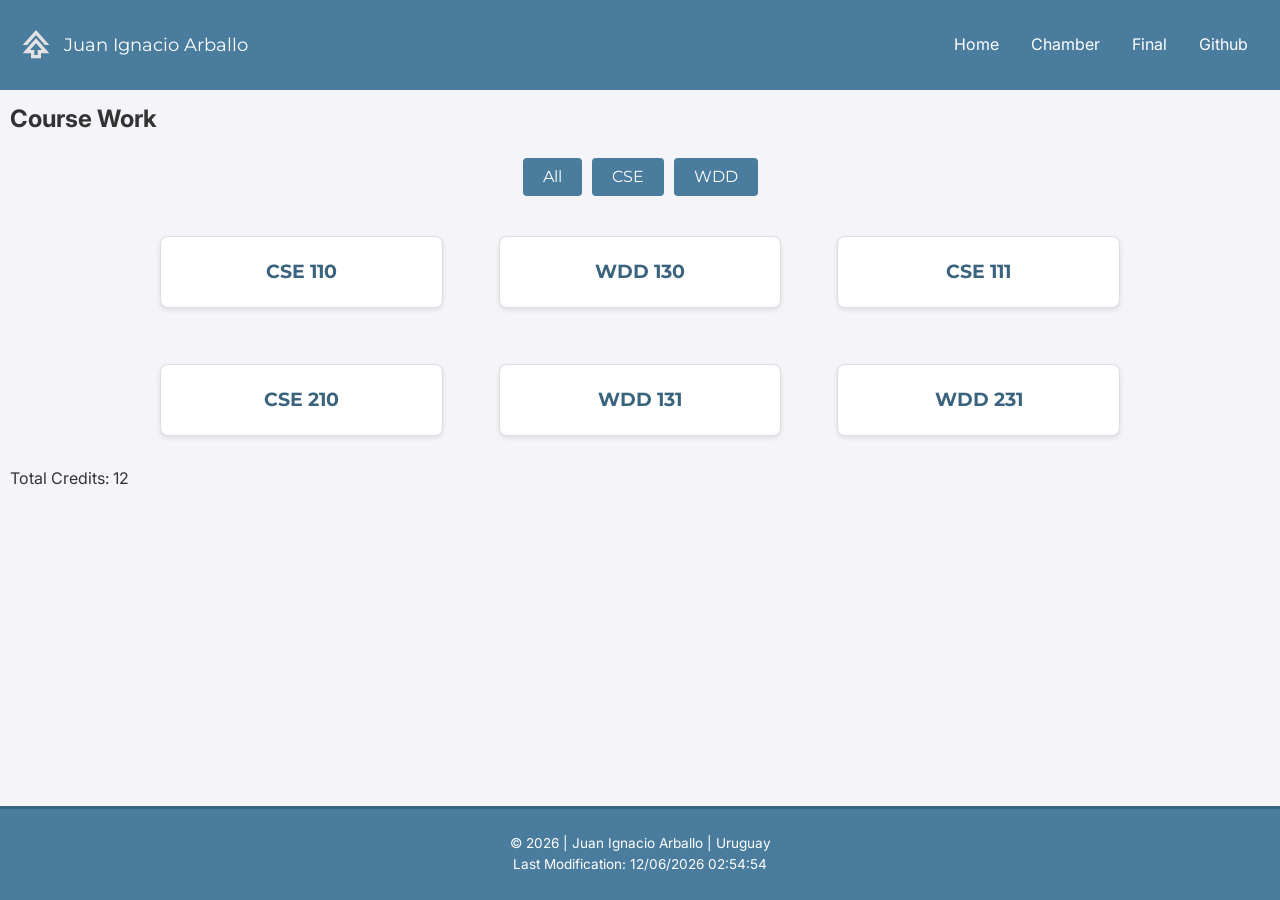
==== index.html @ 4ea80cb6 "details from week 1 and week 2" ====
<!DOCTYPE html>
<html lang="en">
<head>
    <meta charset="UTF-8">
    <meta name="viewport" content="width=device-width, initial-scale=1.0">
    <meta name="author" content="Juan Ignacio Arballo">
    <meta name="description" content="WDD 231 Course Portal for Juan Ignacio Arballo. A hub for web development assignments, certificate progress, and software development projects.">

    <meta property="og:title" content="Juan Ignacio Arballo - WDD 231 Web Portal">
    <meta property="og:description" content="Assignment portal for WDD 231: Web Frontend Development. Check out my latest projects and coding progress.">
    <meta property="og:image" content="https://github.com/juanignacioA/wdd231/images/logo.svg">
    <meta property="og:url" content="https://github.com/juanignacioA/wdd231">
    
    <title>Software Development Portfolio</title>
    <link rel="icon" href="images/favicon.ico" type="image/logo">
    <link rel="stylesheet" href="styles/normalize.css">
    <link rel="stylesheet" href="styles/base.css">
    <link rel="stylesheet" href="styles/large.css">
    <link rel="preconnect" href="https://fonts.googleapis.com">
    <link rel="preconnect" href="https://fonts.gstatic.com" crossorigin>
    <link href="https://fonts.googleapis.com/css2?family=Inter:wght@400;700&family=Montserrat:wght@700&display=swap" rel="stylesheet">
    <script src="scripts/main.js" defer></script>
</head>
<body>

    <header>
        <div class="logo-area">
            <img src="images/logo.svg" alt="Logo" width="40" height="40">
            <span class="logo-text">Juan Ignacio Arballo</span>
        </div>

        <nav id="nav-menu">
            <a href="index.html">Home</a>
            <a href="#">Chamber</a>
            <a href="#">Final</a>
            <a href="https://github.com/juanignacioA/wdd231">Github</a>
        </nav>

        <button id="nav-button" class="hamburger-btn" aria-label="Toggle navigation"></button>
    </header>
    <main>
        <section class="course-work">
            <h2>Course Work</h2>
            <div class="filters">
                <button id="all">All</button>
                <button id="cse">CSE</button>
                <button id="wdd">WDD</button>
            </div>
            <div id="course-list"></div>
            <p id="total-credits"></p>
        </section>
    </main>

    <footer>
        <p>&copy; <span id="currentyear"></span> | Juan Ignacio Arballo | Uruguay</p>
        <p id="lastModified"></p>
    </footer>

</body>
</html>
---- styles/base.css ----
:root {
    --primary-blue: #4a7c9d; 
    --primary-blue-dark: #3a637e;
    --accent-gray: #f4f4f9;
    --text-color: #333333;
    --body-font: 'Inter', sans-serif;
    --heading-font: 'Montserrat', sans-serif;
    --spacing: 1rem;
    --card-bg: #ffffff;
    --completed-bg: #ffe082; 
    --border-color: #dddddd;
    --shadow: rgba(0, 0, 0, 0.1);
}

* {
    box-sizing: border-box;
    margin: 0;
    padding: 0;
}

body {
    display: flex;
    flex-direction: column;
    min-height: 100vh; 
    font-family: var(--body-font);
    color: var(--text-color);
    line-height: 1.6;
    background-color: var(--accent-gray);
}

header {
    display: flex;
    justify-content: space-between;
    align-items: center;
    padding: var(--spacing);
    background-color: var(--primary-blue);
    color: white;
    position: relative;
    min-width: 240px;
}

.course-work h2{
    margin: 10px;
}

.logo-area {
    display: flex;
    align-items: center;
    gap: 0.5rem;
}

.logo-text {
    font-family: var(--heading-font);
    font-size: 1.1rem;
}

nav {
    display: none; 
    flex-direction: column;
    position: absolute;
    top: 100%;
    left: 0;
    width: 100%;
    background-color: var(--primary-blue-dark);
    z-index: 10;
}

nav.open { display: flex; }

nav a {
    color: white;
    text-decoration: none;
    padding: 1rem;
    border-bottom: 1px dotted rgba(255,255,255,0.2);
}

.hamburger-btn {
    background: none;
    border: none;
    color: white; 
    cursor: pointer;
    font-family: serif; 
    padding: 0.5rem;
}

.hamburger-btn::before {
    display: inline-block;
    content: "\2630"; 
    font-size: 2.5rem;
    width: 2.5rem;
    text-align: center;
}

.hamburger-btn.open::before {
    content: "\00D7";
}

.hamburger-btn {
    display: block; 
}

.filters {
    display: flex;
    justify-content: center;
    gap: 10px;
    margin: 20px 0;
}

.filters button {
    padding: 10px 20px;
    background-color: var(--primary-blue);
    color: white;
    border: none;
    border-radius: 4px;
    cursor: pointer;
    font-family: var(--heading-font);
    transition: background 0.3s ease;
}

.filters button:hover {
    background-color: var(--primary-blue-dark);
}


#course-list {
    display: grid;
    grid-template-columns: repeat(auto-fit, minmax(250px, 1fr));
    gap: var(--spacing);
    max-width: 1000px;
    margin: 0 auto;
}

.course-card {
    background-color: var(--card-bg);
    border: 1px solid var(--border-color);
    border-radius: 8px;
    padding: 20px;
    margin: 20px;
    text-align: center;
    box-shadow: 0 2px 5px var(--shadow);
    transition: transform 0.2s ease;
}

.course-card:hover {
    transform: translateY(-3px);
}

.course-card.completed {
    background-color: var(--completed-bg);
    border-color: var(--primary-blue-dark);
}

.course-card h3 {
    font-family: var(--heading-font);
    color: var(--primary-blue-dark);
}

#total-credits{
    margin: 10px;    
}

footer {
    padding: 1.5rem;
    background-color: var(--primary-blue);
    color: white;
    text-align: center;
    font-size: 0.85rem; 
    border-top: 3px solid var(--primary-blue-dark);
    margin-top: auto;
    min-width: 240px;
}


@media (min-width: 768px) {
    .hamburger-btn { display: none; }

    nav {
        display: flex;
        flex-direction: row;
        position: static;
        width: auto;
        background: none;
    }

    nav a { border-bottom: none; }
    
    #course-list {
        grid-template-columns: repeat(3, 1fr);
    }
}
---- styles/large.css ----
@media (min-width: 768px) {
    .hamburger-btn {
        display: none; 
    }

    nav {
        display: flex;
        flex-direction: row;
        position: static;
        width: auto;
        background: none;
    }

    nav a {
        border-bottom: none;
    }
}
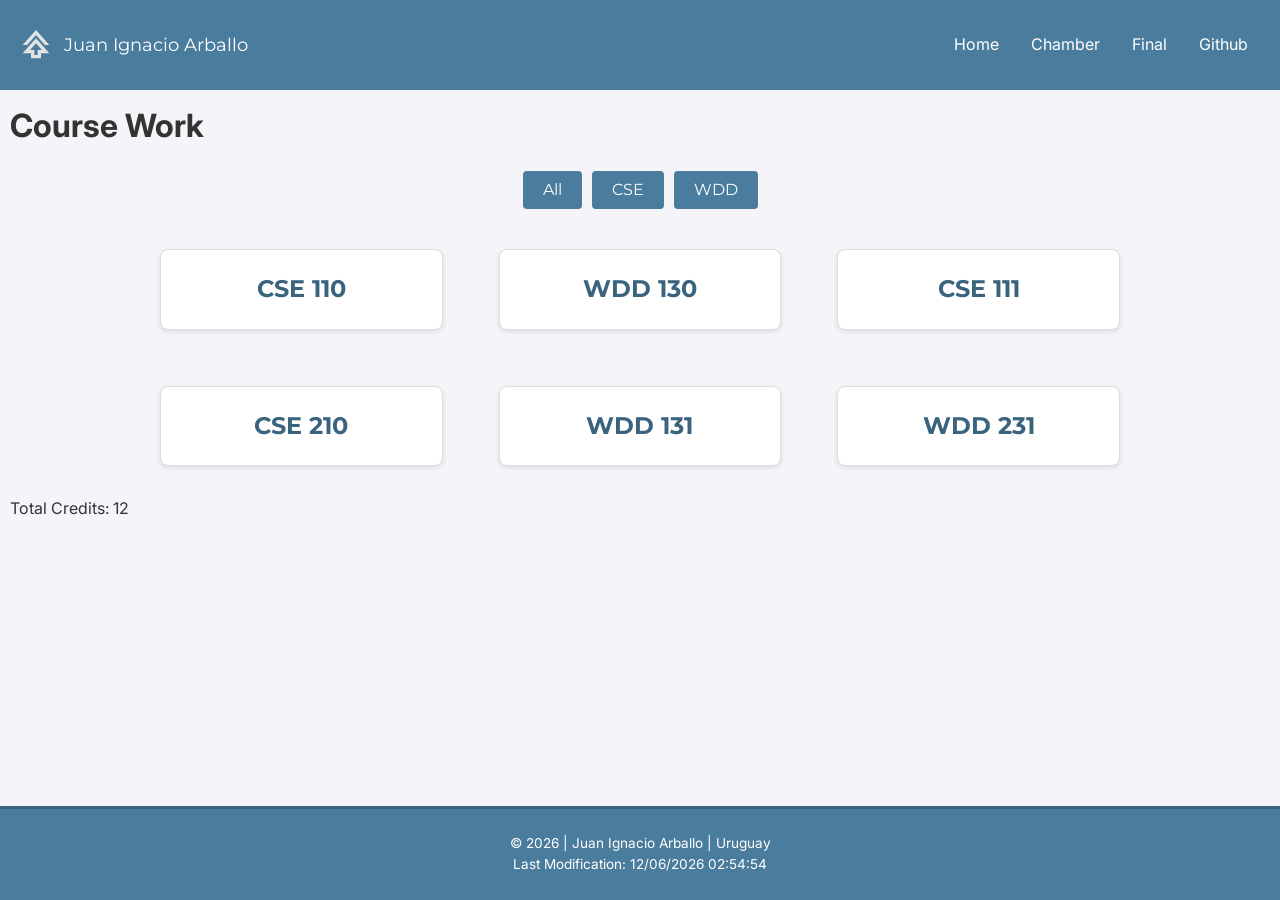
==== commit 95572b14: "details 0.1" ====
--- a/index.html
+++ b/index.html
@@ -40,13 +40,13 @@
     </header>
     <main>
         <section class="course-work">
-            <h2>Course Work</h2>
+            <h1>Course Work</h1>
             <div class="filters">
                 <button id="all">All</button>
                 <button id="cse">CSE</button>
                 <button id="wdd">WDD</button>
             </div>
-            <div id="course-list"></div>
+            <section id="course-list"></section>
             <p id="total-credits"></p>
         </section>
     </main>
--- a/styles/base.css
+++ b/styles/base.css
@@ -39,7 +39,7 @@
     min-width: 240px;
 }
 
-.course-work h2{
+.course-work h1{
     margin: 10px;
 }
 
@@ -81,6 +81,7 @@
     cursor: pointer;
     font-family: serif; 
     padding: 0.5rem;
+    display: block; 
 }
 
 .hamburger-btn::before {
@@ -95,9 +96,6 @@
     content: "\00D7";
 }
 
-.hamburger-btn {
-    display: block; 
-}
 
 .filters {
     display: flex;
@@ -150,7 +148,7 @@
     border-color: var(--primary-blue-dark);
 }
 
-.course-card h3 {
+.course-card h2 {
     font-family: var(--heading-font);
     color: var(--primary-blue-dark);
 }
@@ -171,20 +169,3 @@
 }
 
 
-@media (min-width: 768px) {
-    .hamburger-btn { display: none; }
-
-    nav {
-        display: flex;
-        flex-direction: row;
-        position: static;
-        width: auto;
-        background: none;
-    }
-
-    nav a { border-bottom: none; }
-    
-    #course-list {
-        grid-template-columns: repeat(3, 1fr);
-    }
-}
--- a/styles/large.css
+++ b/styles/large.css
@@ -1,7 +1,5 @@
 @media (min-width: 768px) {
-    .hamburger-btn {
-        display: none; 
-    }
+    .hamburger-btn { display: none; }
 
     nav {
         display: flex;
@@ -11,7 +9,12 @@
         background: none;
     }
 
-    nav a {
-        border-bottom: none;
+    nav a { 
+        border-bottom: none; 
+    
     }
-}
+    
+    #course-list {
+        grid-template-columns: repeat(3, 1fr);
+    }
+}
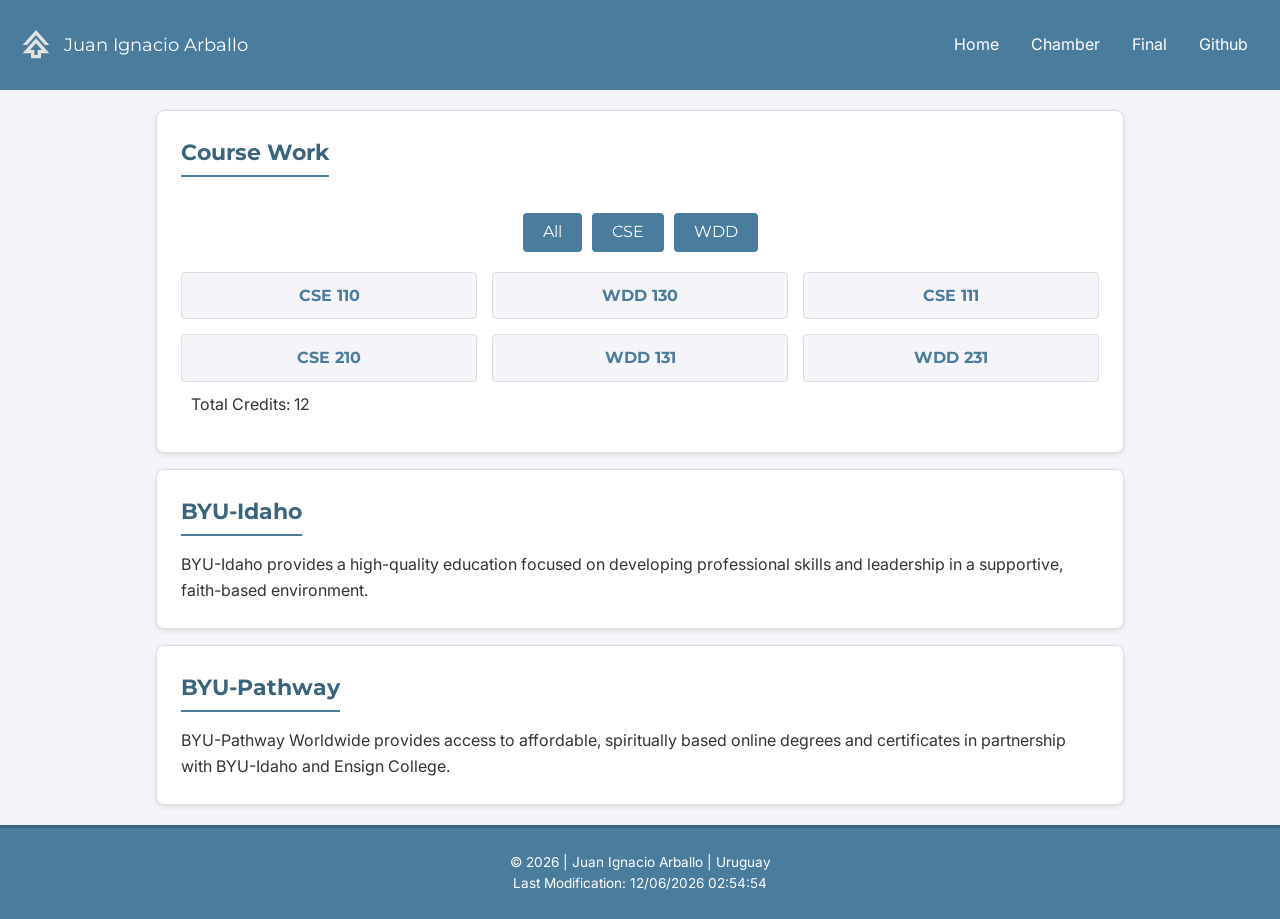
==== commit 16afff5a: "details 0.3" ====
--- a/index.html
+++ b/index.html
@@ -38,18 +38,28 @@
 
         <button id="nav-button" class="hamburger-btn" aria-label="Toggle navigation"></button>
     </header>
-    <main>
-        <section class="course-work">
-            <h1>Course Work</h1>
-            <div class="filters">
-                <button id="all">All</button>
-                <button id="cse">CSE</button>
-                <button id="wdd">WDD</button>
-            </div>
-            <section id="course-list"></section>
-            <p id="total-credits"></p>
-        </section>
-    </main>
+<main>
+    <section class="card-section">
+        <h2>Course Work</h2>
+        <div class="filters">
+            <button id="all">All</button>
+            <button id="cse">CSE</button>
+            <button id="wdd">WDD</button>
+        </div>
+        <div id="course-list"></div>
+        <p id="total-credits"></p>
+    </section>
+
+    <section class="card-section">
+        <h2>BYU-Idaho</h2>
+        <p>BYU-Idaho provides a high-quality education focused on developing professional skills and leadership in a supportive, faith-based environment.</p>
+    </section>
+
+    <section class="card-section">
+        <h2>BYU-Pathway</h2>
+        <p>BYU-Pathway Worldwide provides access to affordable, spiritually based online degrees and certificates in partnership with BYU-Idaho and Ensign College.</p>
+    </section>
+</main>
 
     <footer>
         <p>&copy; <span id="currentyear"></span> | Juan Ignacio Arballo | Uruguay</p>
--- a/styles/base.css
+++ b/styles/base.css
@@ -119,38 +119,68 @@
     background-color: var(--primary-blue-dark);
 }
 
-
-#course-list {
-    display: grid;
-    grid-template-columns: repeat(auto-fit, minmax(250px, 1fr));
+main {
+    display: flex;
+    flex-direction: column;
     gap: var(--spacing);
     max-width: 1000px;
-    margin: 0 auto;
-}
-
-.course-card {
+    margin: 20px auto;
+    padding: 0 var(--spacing);
+}
+
+.card-section {
     background-color: var(--card-bg);
     border: 1px solid var(--border-color);
     border-radius: 8px;
-    padding: 20px;
-    margin: 20px;
+    padding: 1.5rem;
+    box-shadow: 0 2px 5px var(--shadow);
+}
+
+.card-section h2 {
+    margin: 0 0 1rem 0;
+    font-family: var(--heading-font);
+    color: var(--primary-blue-dark);
+    font-size: 1.4rem;
+    border-bottom: 2px solid var(--primary-blue);
+    display: inline-block;
+    padding-bottom: 5px;
+}
+
+#course-list {
+    display: grid;
+    grid-template-columns: repeat(auto-fit, minmax(150px, 1fr));
+    gap: 15px;
+    margin-top: 1rem;
+}
+
+.course-card {
+    background-color: var(--accent-gray);
+    border: 1px solid var(--border-color);
+    padding: 10px;
     text-align: center;
-    box-shadow: 0 2px 5px var(--shadow);
-    transition: transform 0.2s ease;
+    border-radius: 4px;
+    transition: transform 0.3s ease, box-shadow 0.3s ease;
 }
 
 .course-card:hover {
-    transform: translateY(-3px);
-}
+    transform: translateY(-5px);
+    box-shadow: 0 4px 8px rgba(0, 0, 0, 0.2);
+    border-color: var(--primary-blue);
+    cursor: pointer;
+}
+
+.course-card h2 {
+    margin: 0;
+    font-size: 1rem;
+    border: none;
+    color: var(--primary-blue);
+    padding: 0;
+}
+
+
 
 .course-card.completed {
     background-color: var(--completed-bg);
-    border-color: var(--primary-blue-dark);
-}
-
-.course-card h2 {
-    font-family: var(--heading-font);
-    color: var(--primary-blue-dark);
 }
 
 #total-credits{
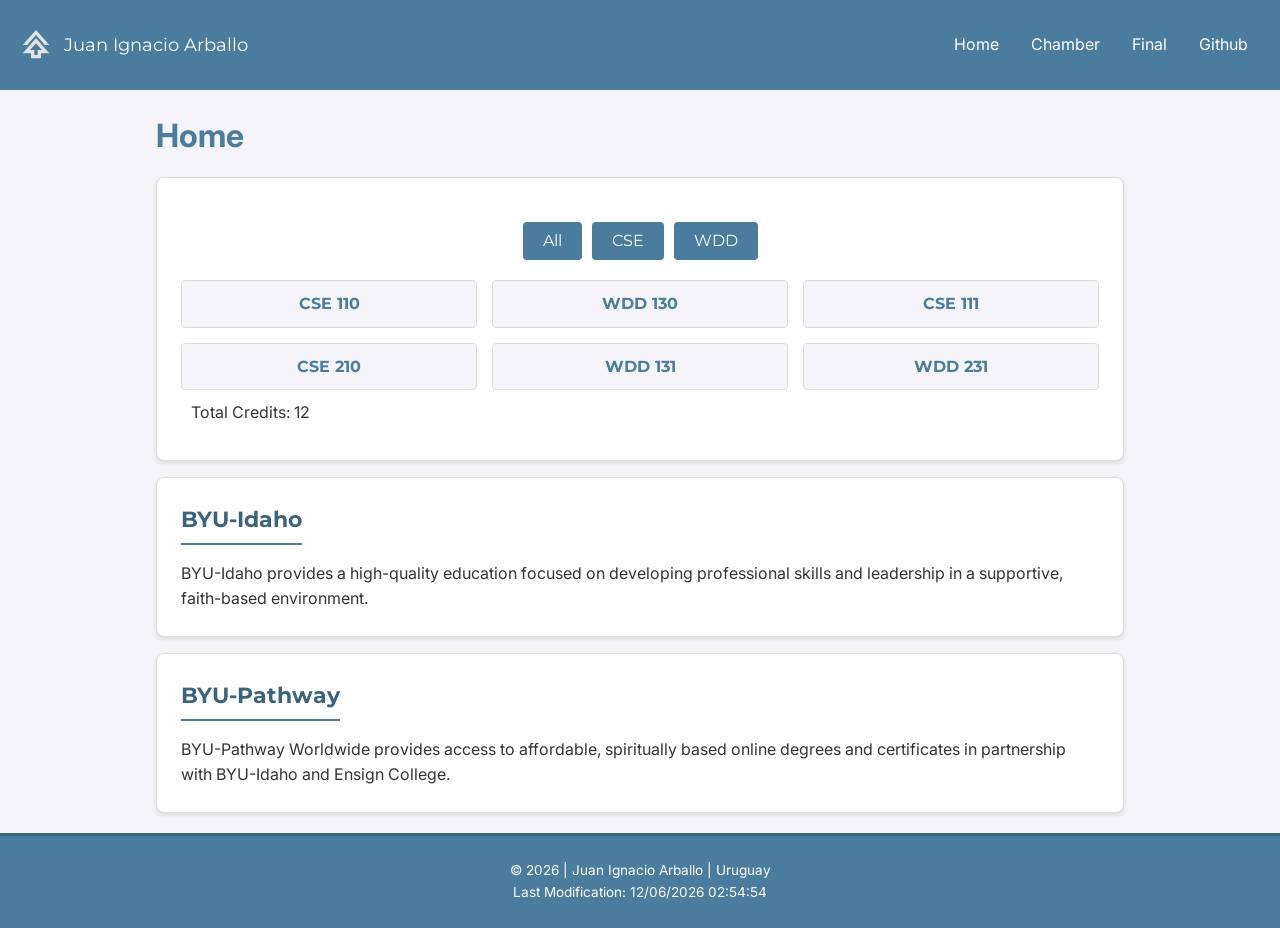
==== commit 0f856fff: "details 0.4" ====
--- a/index.html
+++ b/index.html
@@ -39,8 +39,8 @@
         <button id="nav-button" class="hamburger-btn" aria-label="Toggle navigation"></button>
     </header>
 <main>
+    <h1>Home</h1>
     <section class="card-section">
-        <h2>Course Work</h2>
         <div class="filters">
             <button id="all">All</button>
             <button id="cse">CSE</button>
--- a/styles/base.css
+++ b/styles/base.css
@@ -128,6 +128,13 @@
     padding: 0 var(--spacing);
 }
 
+h1{
+    margin: 0;
+    border: none;
+    color: var(--primary-blue);
+    padding: 0;
+}
+
 .card-section {
     background-color: var(--card-bg);
     border: 1px solid var(--border-color);
@@ -177,8 +184,6 @@
     padding: 0;
 }
 
-
-
 .course-card.completed {
     background-color: var(--completed-bg);
 }
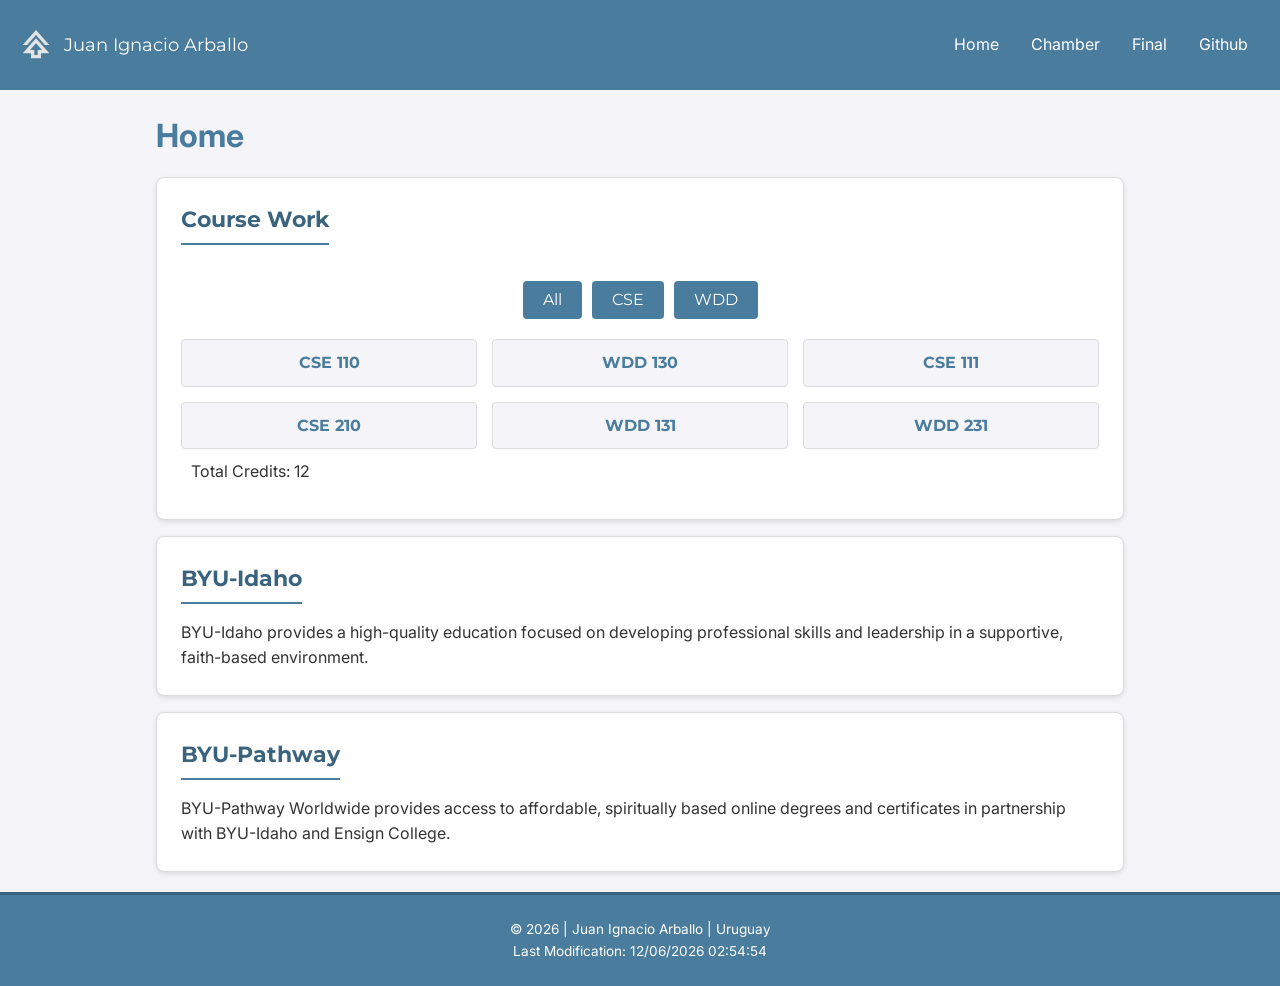
==== commit 3cb03558: "details 0.5" ====
--- a/index.html
+++ b/index.html
@@ -41,6 +41,7 @@
 <main>
     <h1>Home</h1>
     <section class="card-section">
+        <h2>Course Work</h2>
         <div class="filters">
             <button id="all">All</button>
             <button id="cse">CSE</button>
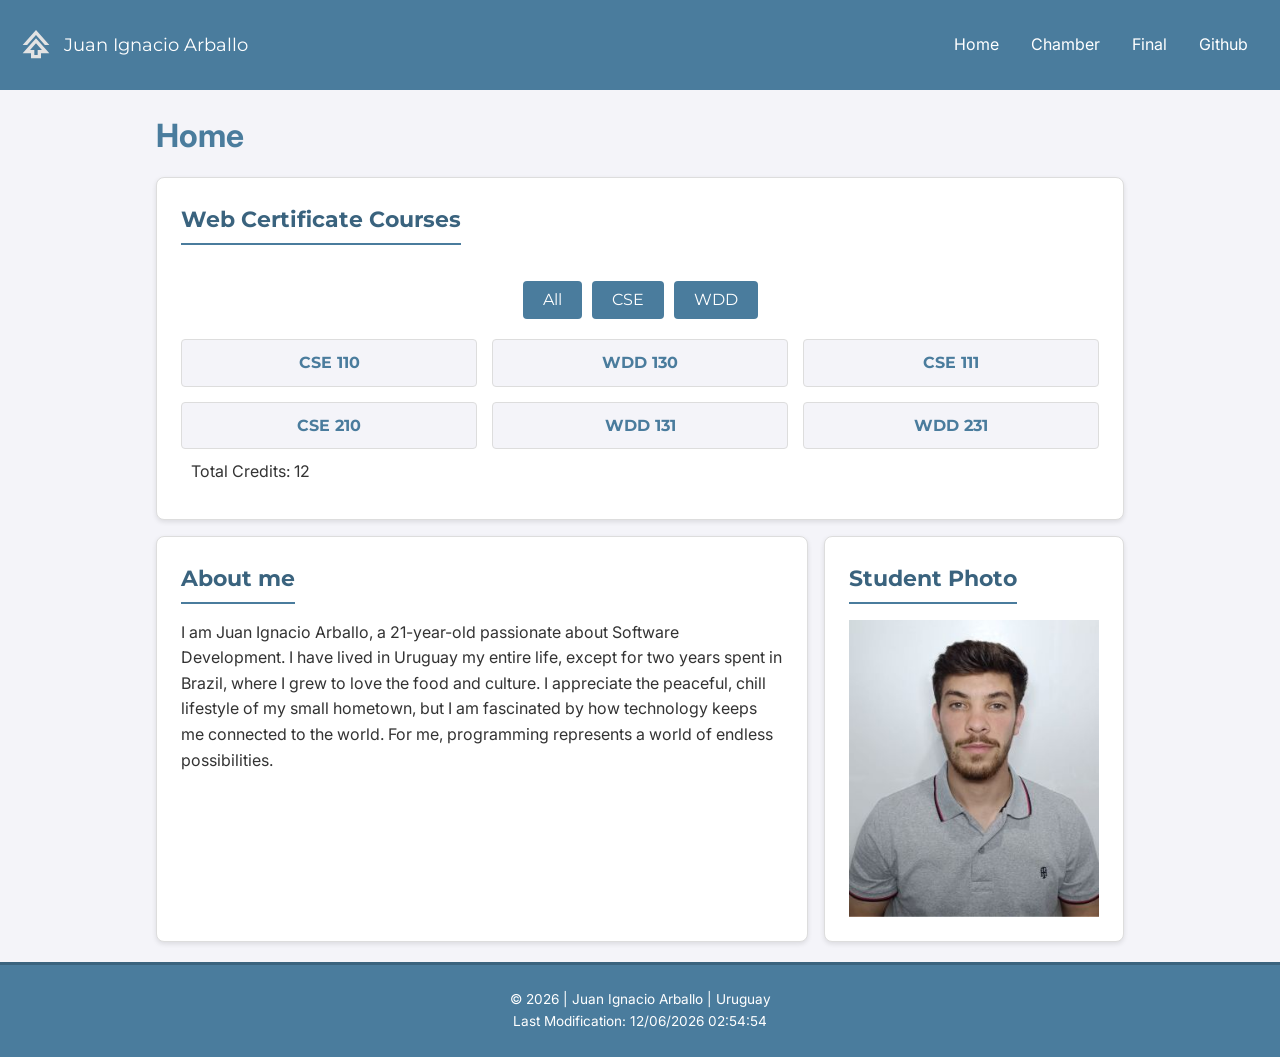
==== commit b9cde1fb: "details 0.5" ====
--- a/index.html
+++ b/index.html
@@ -40,8 +40,8 @@
     </header>
 <main>
     <h1>Home</h1>
-    <section class="card-section">
-        <h2>Course Work</h2>
+    <section class="card-section" id="card-one">
+        <h2>Web Certificate Courses</h2>
         <div class="filters">
             <button id="all">All</button>
             <button id="cse">CSE</button>
@@ -50,15 +50,14 @@
         <div id="course-list"></div>
         <p id="total-credits"></p>
     </section>
-
-    <section class="card-section">
-        <h2>BYU-Idaho</h2>
-        <p>BYU-Idaho provides a high-quality education focused on developing professional skills and leadership in a supportive, faith-based environment.</p>
+    <section class="card-section" id="card-two">
+        <h2>About me</h2>
+        <p>I am Juan Ignacio Arballo, a 21-year-old passionate about Software Development. I have lived in Uruguay my entire life, except for two years spent in Brazil, where I grew to love the food and culture. I appreciate the peaceful, chill lifestyle of my small hometown, but I am fascinated by how technology keeps me connected to the world. For me, programming represents a world of endless possibilities.</p>
     </section>
 
-    <section class="card-section">
-        <h2>BYU-Pathway</h2>
-        <p>BYU-Pathway Worldwide provides access to affordable, spiritually based online degrees and certificates in partnership with BYU-Idaho and Ensign College.</p>
+    <section class="card-section" id="card-three">
+        <h2>Student Photo</h2>
+        <img src="images/profile-foto-small.jpg" alt="Student photo">
     </section>
 </main>
 
--- a/styles/base.css
+++ b/styles/base.css
@@ -120,8 +120,8 @@
 }
 
 main {
-    display: flex;
-    flex-direction: column;
+    display: grid;
+    grid-template-columns: 1fr;
     gap: var(--spacing);
     max-width: 1000px;
     margin: 20px auto;
@@ -141,6 +141,11 @@
     border-radius: 8px;
     padding: 1.5rem;
     box-shadow: 0 2px 5px var(--shadow);
+}
+
+#card-three img{
+    width: 100%;
+    height: auto;
 }
 
 .card-section h2 {
--- a/styles/large.css
+++ b/styles/large.css
@@ -17,4 +17,31 @@
     #course-list {
         grid-template-columns: repeat(3, 1fr);
     }
+
+    main {
+    display: grid;
+    grid-template-columns: 3;
+    grid-template-rows: 2;
+    gap: var(--spacing);
+    max-width: 1000px;
+    margin: 20px auto;
+    padding: 0 var(--spacing);
+
+    }
+
+    #card-one{
+    grid-column: 1/4;
+    }
+
+    #card-two{
+        grid-column: 1/3;
+    }
+
+    #card-three{
+        grid-column: auto;
+        display: flex;
+        flex-wrap: wrap;
+        width: 300PX;
+    }
+
 }
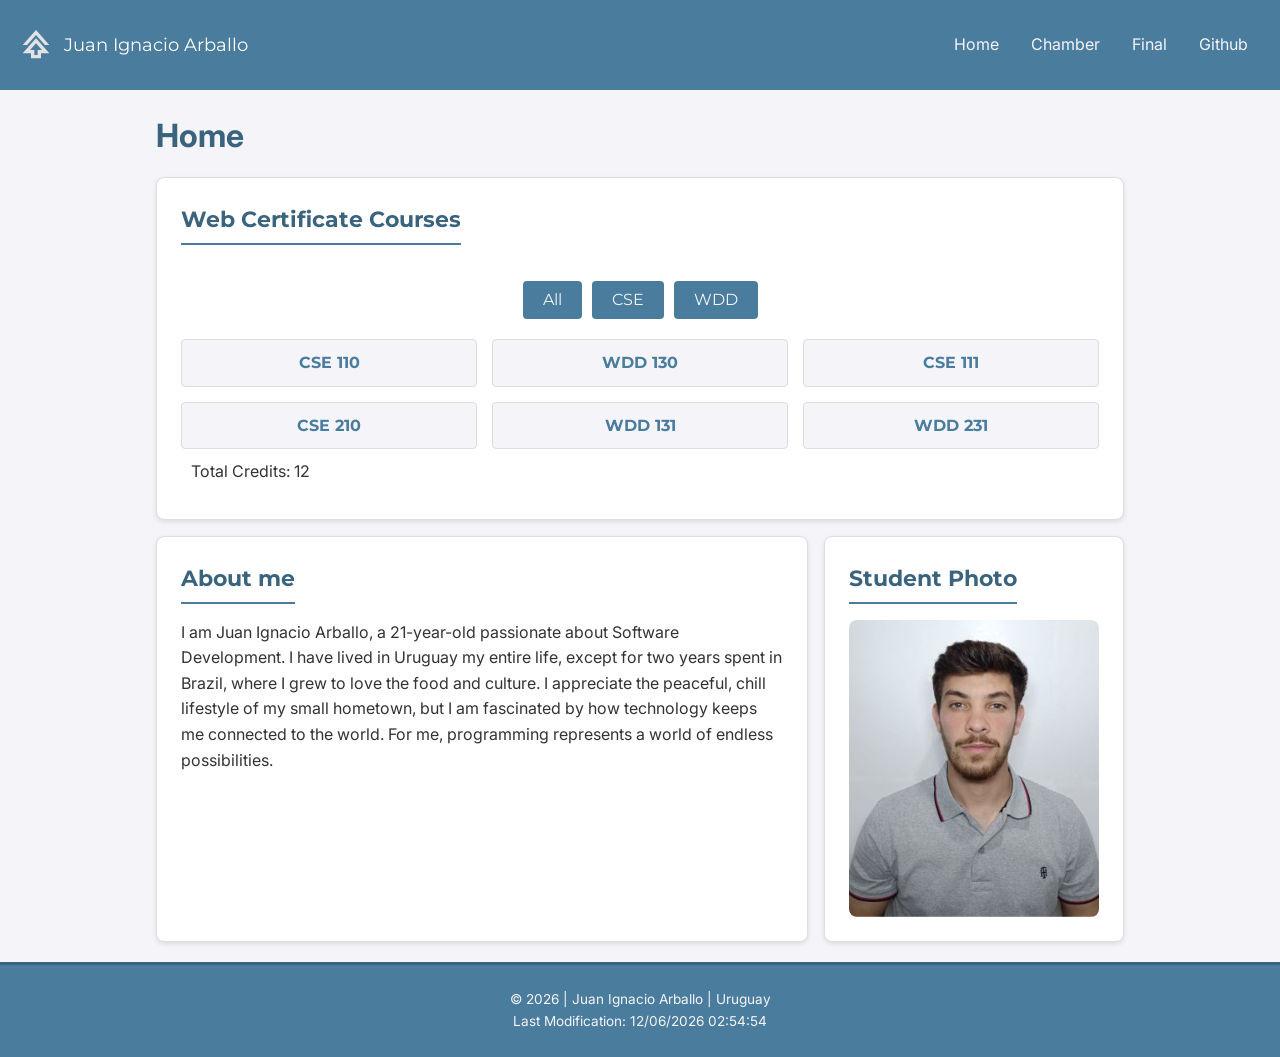
==== commit 6ea11898: "week 3 0.7" ====
--- a/index.html
+++ b/index.html
@@ -31,7 +31,7 @@
 
         <nav id="nav-menu">
             <a href="index.html">Home</a>
-            <a href="#">Chamber</a>
+            <a href="chamber/index.html">Chamber</a>
             <a href="#">Final</a>
             <a href="https://github.com/juanignacioA/wdd231">Github</a>
         </nav>
--- a/styles/base.css
+++ b/styles/base.css
@@ -36,7 +36,7 @@
     background-color: var(--primary-blue);
     color: white;
     position: relative;
-    min-width: 240px;
+    min-width: 323px;
 }
 
 .course-work h1{
@@ -68,7 +68,7 @@
 nav.open { display: flex; }
 
 nav a {
-    color: white;
+    color: var(--accent-gray);
     text-decoration: none;
     padding: 1rem;
     border-bottom: 1px dotted rgba(255,255,255,0.2);
@@ -77,7 +77,7 @@
 .hamburger-btn {
     background: none;
     border: none;
-    color: white; 
+    color: var(--accent-gray); 
     cursor: pointer;
     font-family: serif; 
     padding: 0.5rem;
@@ -107,7 +107,7 @@
 .filters button {
     padding: 10px 20px;
     background-color: var(--primary-blue);
-    color: white;
+    color: var(--accent-gray);
     border: none;
     border-radius: 4px;
     cursor: pointer;
@@ -131,7 +131,7 @@
 h1{
     margin: 0;
     border: none;
-    color: var(--primary-blue);
+    color: var(--primary-blue-dark);
     padding: 0;
 }
 
@@ -146,6 +146,7 @@
 #card-three img{
     width: 100%;
     height: auto;
+    border-radius: 8px;
 }
 
 .card-section h2 {
@@ -176,7 +177,7 @@
 
 .course-card:hover {
     transform: translateY(-5px);
-    box-shadow: 0 4px 8px rgba(0, 0, 0, 0.2);
+    box-shadow: 0 4px 8px var(--shadow);
     border-color: var(--primary-blue);
     cursor: pointer;
 }
@@ -200,12 +201,12 @@
 footer {
     padding: 1.5rem;
     background-color: var(--primary-blue);
-    color: white;
+    color: var(--accent-gray);
     text-align: center;
     font-size: 0.85rem; 
     border-top: 3px solid var(--primary-blue-dark);
     margin-top: auto;
-    min-width: 240px;
-}
-
-
+    min-width: 323px;
+}
+
+
--- a/styles/large.css
+++ b/styles/large.css
@@ -20,8 +20,8 @@
 
     main {
     display: grid;
-    grid-template-columns: 3;
-    grid-template-rows: 2;
+    grid-template-columns: 3fr;
+    grid-template-rows: 2fr;
     gap: var(--spacing);
     max-width: 1000px;
     margin: 20px auto;
